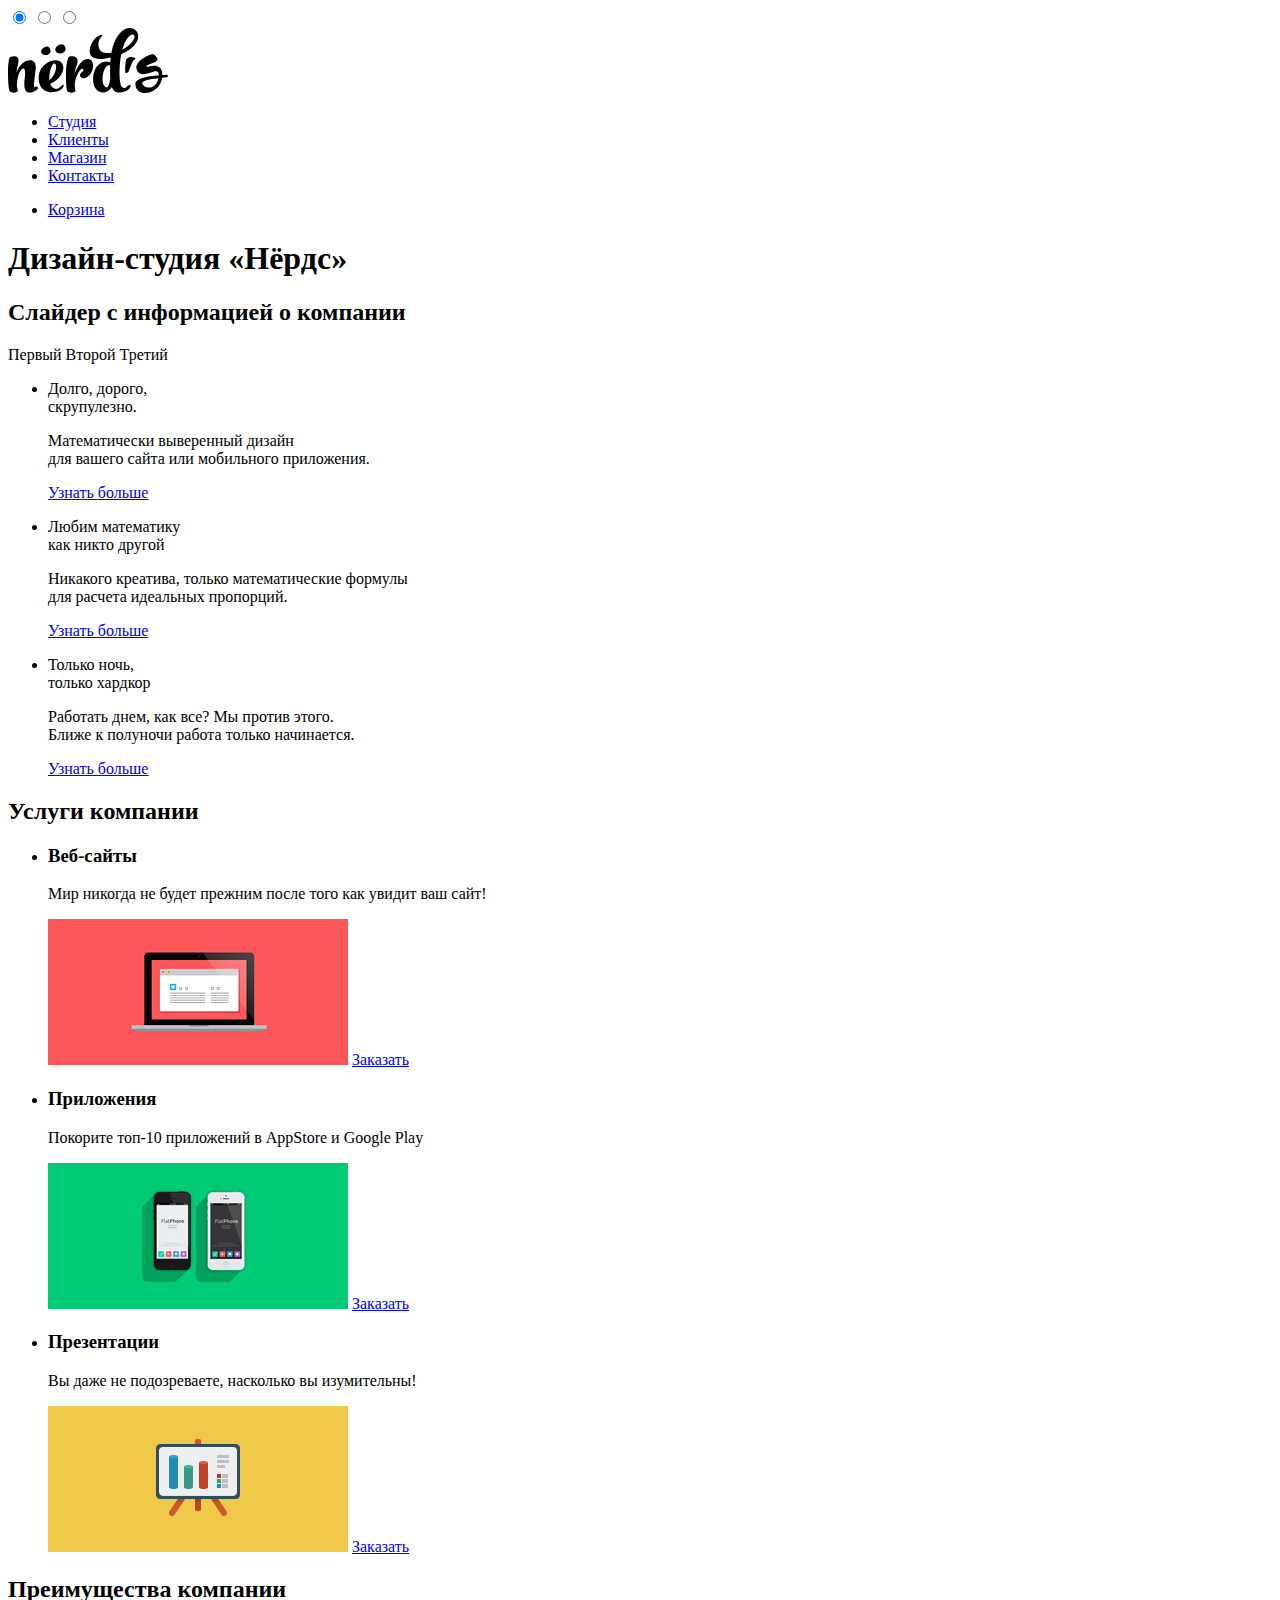
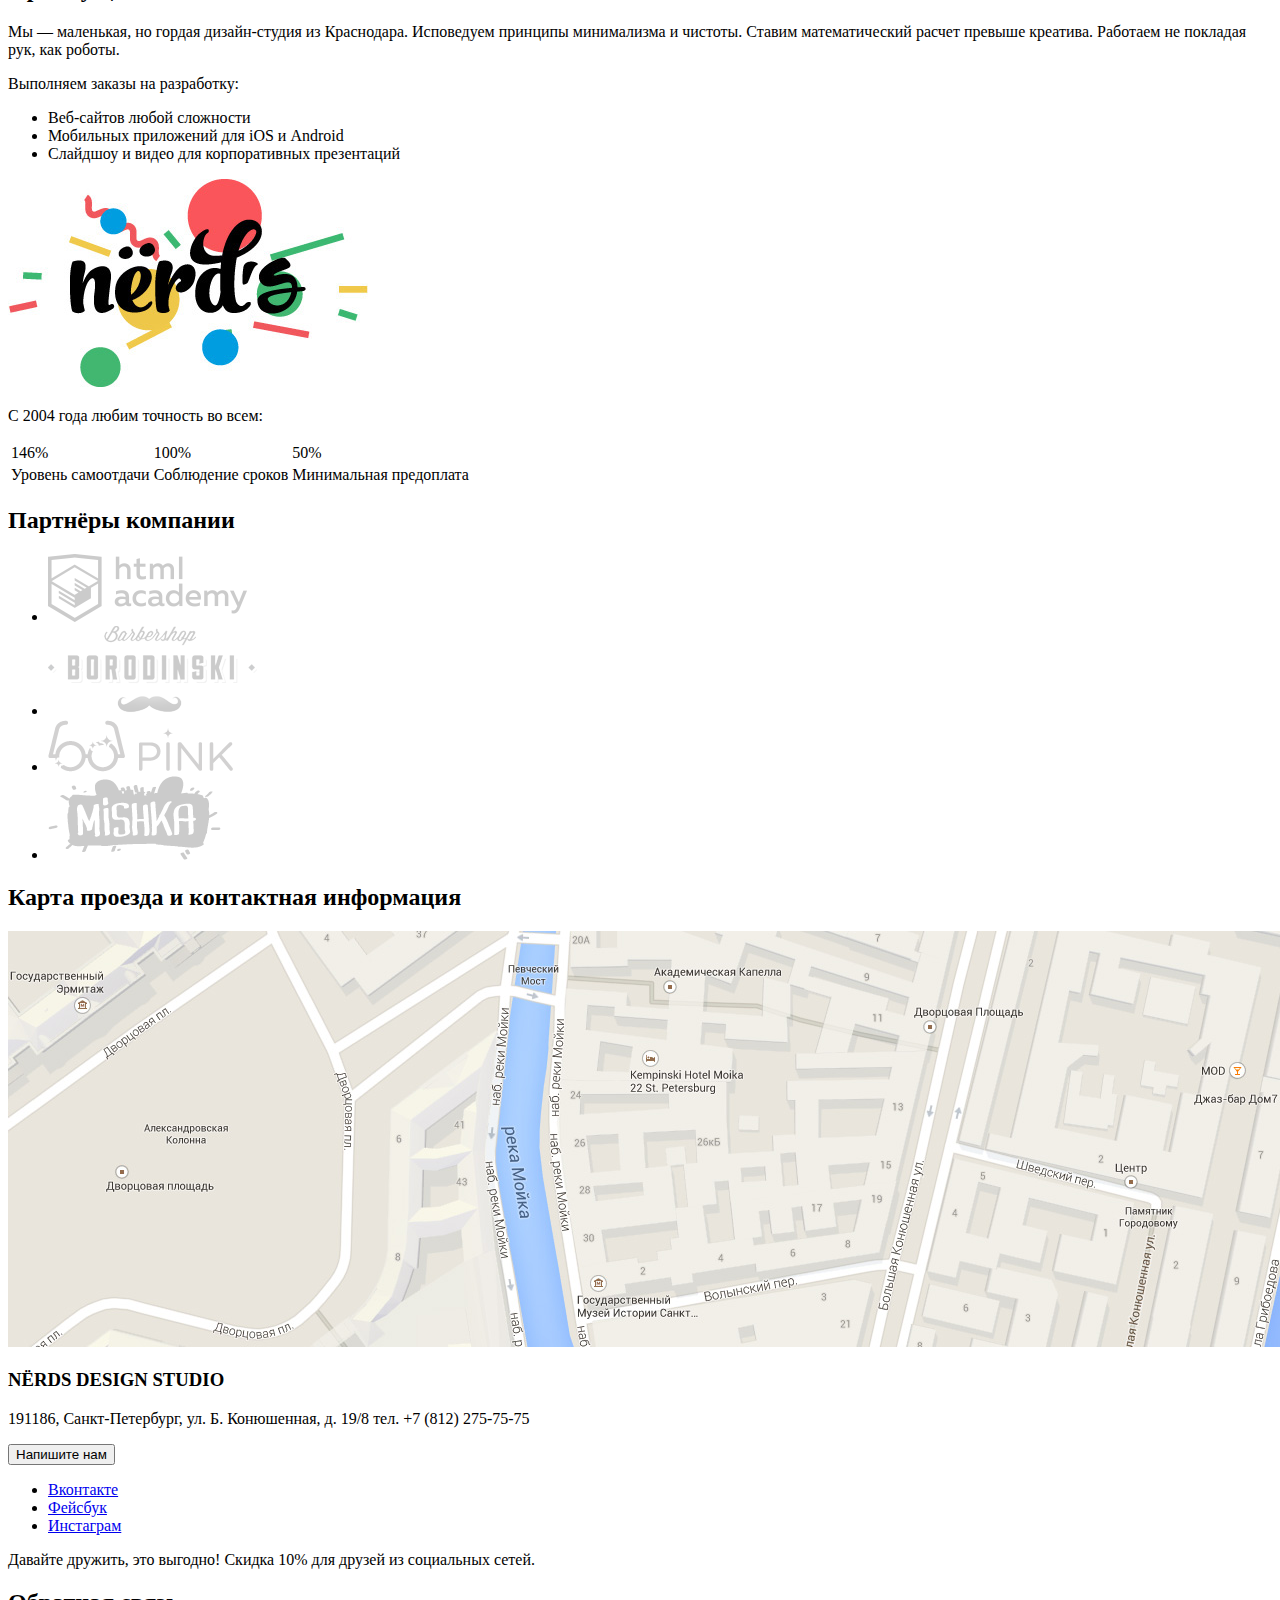
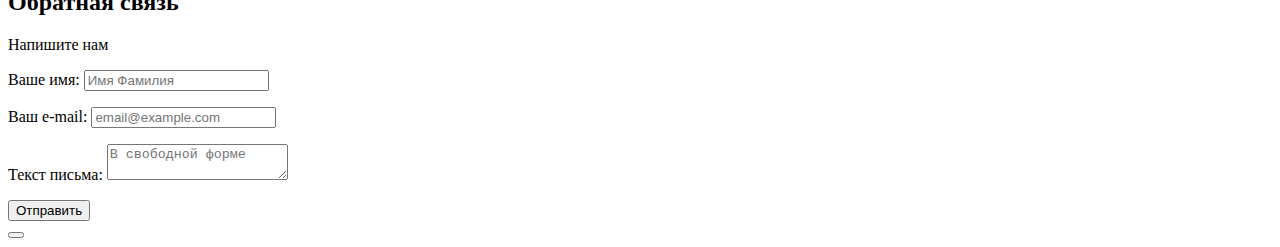
==== index.html @ 1a8cab14 "Сделали разметку и подключили контентные изображения" ====
<!DOCTYPE html>
<html lang="ru">
  <head>
    <meta charset="utf-8">
    <title>Дизайн-студия «Нёрдс»</title>
  </head>
  <body>
    <input class="visually-hidden" type="radio" id="slider-toggle-1" name="toggle" checked>
    <input class="visually-hidden" type="radio" id="slider-toggle-2" name="toggle">
    <input class="visually-hidden" type="radio" id="slider-toggle-3" name="toggle">
    <div class="grey-wrapper">
      <header class="site-header container">
        <nav class="site-navigation">
          <a class="site-logo"><img src="img/nerds-logo.svg" width="160" height="65" alt="Логотип дизайн-студии «Нёрдс»"></a>
          <ul class="site-menu">
              <li><a class="site-menu-item" href="#">Студия</a></li>
              <li><a class="site-menu-item" href="#">Клиенты</a></li>
              <li><a class="site-menu-item" href="catalog.html">Магазин</a></li>
              <li><a class="site-menu-item" href="#">Контакты</a></li>
          </ul>
          <ul class="user-menu">
            <li><a class="user-menu-item" href="#">Корзина</a></li>
          </ul>
        </nav>
      </header>
    </div>

    <main>
      <h1 class="visually-hidden">Дизайн-студия «Нёрдс»</h1>
      <div class="grey-wrapper">
        <section class="slider container">
          <h2 class="visually-hidden">Слайдер с информацией о компании</h2>
          <div class="slider-controls">
            <label for="slider-toggle-1">Первый</label>
            <label for="slider-toggle-2">Второй</label>
            <label for="slider-toggle-3">Третий</label>
          </div>
          <ul class="slider-list">
            <li class="slider-item slide" id="slide1">
              <p class="slide-title">
                Долго, дорого,<br>
                скрупулезно.
              </p>
              <p class="slide-description">
                Математически выверенный дизайн<br>
                для вашего сайта или мобильного приложения.
              </p>
              <a class="button slider-button" href="#">Узнать больше</a>
            </li>
            <li class="slider-item slide" id="slide2">
              <p class="slide-title">
                Любим математику<br>
                как никто другой
              </p>
              <p class="slide-description">
                Никакого креатива, только математические формулы<br>
                для расчета идеальных пропорций.
              </p>
              <a class="button slider-button" href="#">Узнать больше</a>
            </li>
            <li class="slider-item slide" id="slide3">
              <p class="slide-title">
                Только ночь,<br>
                только хардкор
              </p>
              <p class="slide-description">
                Работать днем, как все? Мы против этого.<br>
                Ближе к полуночи работа только начинается.
              </p>
              <a class="button slider-button" href="#">Узнать больше</a>
            </li>
          </ul>
        </section>
      </div>

      <section class="services container">
        <h2 class="visually-hidden">Услуги компании</h2>
        <ul class="services-list">
          <li class="services-item">
            <h3 class="services-item-title">Веб-сайты</h3>
            <p class="services-item-description">Мир никогда не будет прежним после того как увидит ваш сайт!</p>
            <img src="img/services-item-1.jpg" width="300" height="146" alt="Разработка веб-сайтов">
            <a class="button services-button" href="#">Заказать</a>
          </li>
          <li class="services-item">
            <h3 class="services-item-title">Приложения</h3>
            <p class="services-item-description">Покорите топ-10 приложений в AppStore и Google Play</p>
            <img src="img/services-item-2.jpg" width="300" height="146" alt="Разработка приложений">
            <a class="button services-button" href="#">Заказать</a>
          </li>
          <li class="services-item">
            <h3 class="services-item-title">Презентации</h3>
            <p class="services-item-description">Вы даже не подозреваете, насколько вы изумительны!</p>
            <img src="img/services-item-3.jpg" width="300" height="146" alt="Разработка презентаций">
            <a class="button services-button" href="#">Заказать</a>
          </li>
        </ul>
      </section>

      <section class="features container">
        <h2 class="visually-hidden">Преимущества компании</h2>
        <div class="features-description">
          <p class="features-promo"><span>Мы — маленькая, но гордая дизайн-студия из Краснодара.</span>
            Исповедуем принципы минимализма и чистоты. Ставим математический расчет превыше креатива. Работаем не покладая рук, как роботы.</p> 
          <p class="features-title">Выполняем заказы на разработку:</p>
            <ul class="features-list">
              <li class="features-list-item">Веб-сайтов любой сложности</li>
              <li class="features-list-item">Мобильных приложений для iOS и Android</li>
              <li class="features-list-item">Слайдшоу и видео для корпоративных презентаций</li>
            </ul>
        </div>
        <div class="features-statistic">
          <img src="img/nerds-picture.jpg" width="360" height="208" alt="Цветной логотип дизайн-студии «Нёрдс»">
          <p class="features-title">С 2004 года любим точность во всем:</p>
          <table class="features-statistic-table">
            <tr class="features-statistic-percents">
              <td>146%</td>
              <td>100%</td>
              <td>50%</td>
            </tr>
            <tr class="features-statistic-description">
              <td>Уровень самоотдачи</td>
              <td>Соблюдение сроков</td>
              <td>Минимальная предоплата</td>
            </tr>
          </table>
        </div>
      </section>

      <section class="partners container">
        <h2 class="visually-hidden">Партнёры компании</h2>
        <!-- Временные инлайновые стили прозрачности - потом перенести в css -->
        <ul class="partners-list">
          <li>
            <a class="partners-item" href="https://htmlacademy.ru/intensive/htmlcss">
              <img src="img/htmlacdemy-logo.png" width="199" height="68" style="opacity: 0.2;" alt="Логотип HTML Academy">
            </a>
          </li>
          <li>
            <a class="partners-item" href="#">
              <img src="img/borodinski-logo.png" width="209" height="90" style="opacity: 0.2;" alt="Логотип Барбершопа Бородинский">
            </a>
          </li>
          <li>
            <a class="partners-item" href="#">
              <img src="img/pink-logo.png" width="185" height="52" style="opacity: 0.2;" alt="Логотип Pink">
            </a>
          </li>
          <li>
            <a class="partners-item" href="#">
              <img src="img/mishka-logo.png" width="173" height="84" style="opacity: 0.2;" alt="Логотип Mishka">
            </a>
          </li>
        </ul>
      </section>

      <section class="contacts">
        <h2 class="visually-hidden">Карта проезда и контактная информация</h2>
        <img class="contacts-map" src="img/map.jpg" width="1440" height="416" alt="Офис по адресу ул. Большая Конюшенная 19/8, Санкт-Петербург">
        <div class="contacts-information">
          <h3 class="contacts-information-title">NЁRDS DESIGN STUDIO</h3>
          <p class="contacts-information-adress">191186, Санкт-Петербург, ул. Б. Конюшенная, д. 19/8
            <span>тел. +7 (812) 275-75-75</span>
          </p>
          <button class="button feedback-button" type="button">Напишите нам</button>
        </div>
      </section>

    </main>

    <footer class="site-footer container">
      <ul class="footer-social">
        <li><a class="social-button" href="#"><span class="visually-hidden">Вконтакте</span></a></li>
        <li><a class="social-button" href="#"><span class="visually-hidden">Фейсбук</span></a></li>
        <li><a class="social-button" href="#"><span class="visually-hidden">Инстаграм</span></a></li>
      </ul>
      <p class="footer-message"><span>Давайте дружить, это выгодно!</span>
        Скидка 10% для друзей из социальных сетей.
      </p>
    </footer>

    <section class="modal-feedback">
      <h2 class="visually-hidden">Обратная связь</h2>
      <p class="modal-feedback-message">Напишите нам</p>
      <form class="form" action="https://echo.htmlacademy.ru" method="post">
          <p>
            <label for="user-name">Ваше имя:</label>
            <input id="user-name" type="text" name="name" placeholder="Имя Фамилия">
          </p>
          <p>
            <label for="user-email">Ваш e-mail:</label>
            <input id="user-email" type="email" name="email" placeholder="email@example.com">
            </p>
          <p>
            <label for="user-message">Текст письма:</label>
            <textarea id="user-message" name="message" placeholder="В свободной форме"></textarea>
          </p>
          <button class="button feedback-form-button" type="submit">Отправить</button>
        </form>
        <button aria-label="Закрыть" class="modal-close" type="button"></button>
      </section>

  </body>
</html>
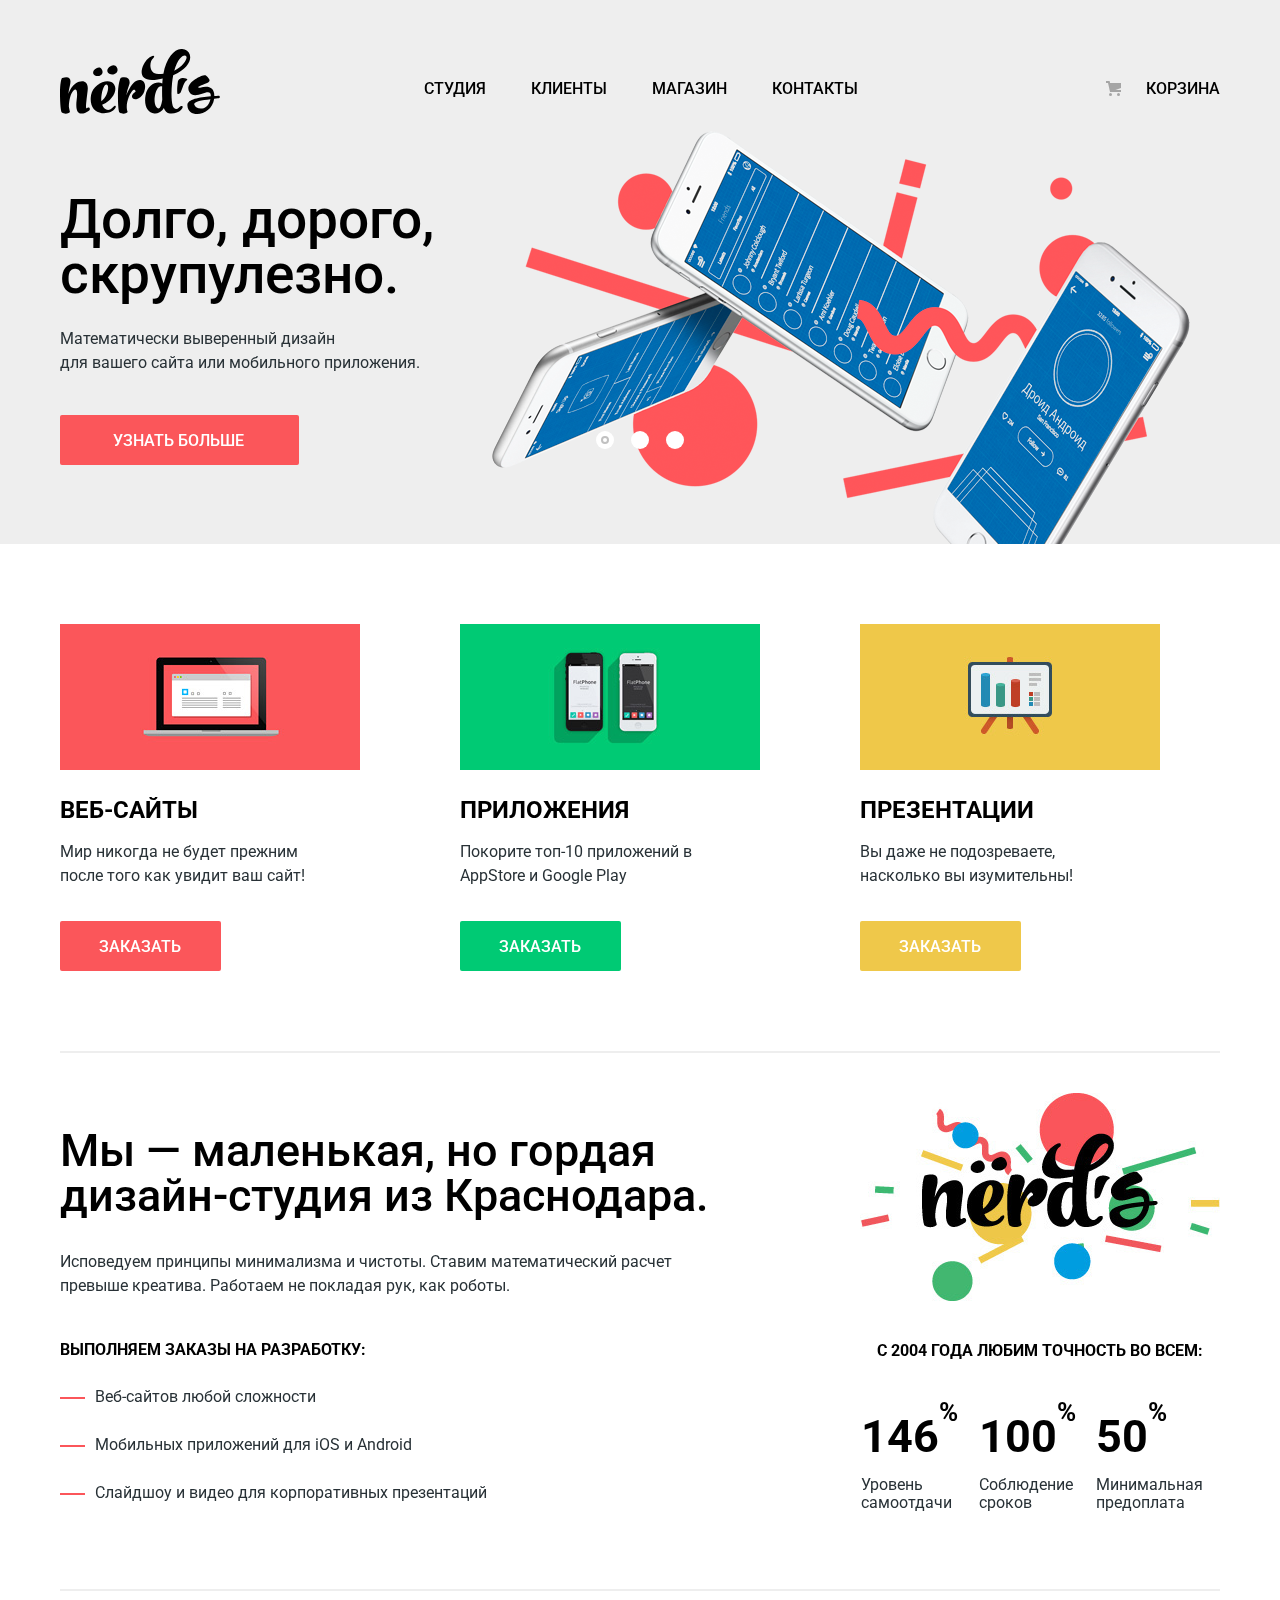
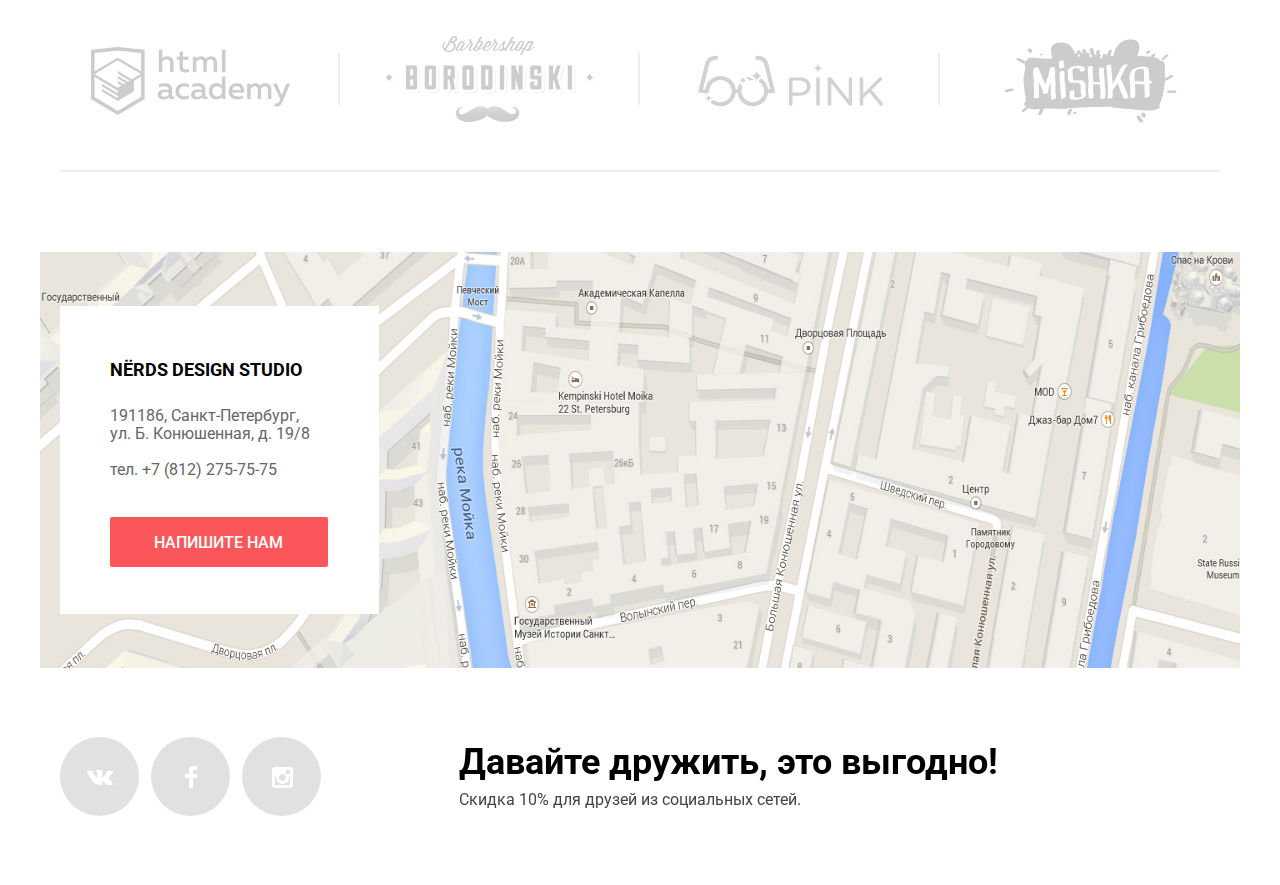
==== commit 0895047e: "Скорректировали карту" ====
--- a/index.html
+++ b/index.html
@@ -3,11 +3,11 @@
   <head>
     <meta charset="utf-8">
     <title>Дизайн-студия «Нёрдс»</title>
+    <link href="https://fonts.googleapis.com/css?family=Roboto:400,500,700&display=swap&subset=cyrillic" rel="stylesheet">
+    <link href="css/normalize.css" rel="stylesheet">
+    <link href="css/style.css" rel="stylesheet">
   </head>
   <body>
-    <input class="visually-hidden" type="radio" id="slider-toggle-1" name="toggle" checked>
-    <input class="visually-hidden" type="radio" id="slider-toggle-2" name="toggle">
-    <input class="visually-hidden" type="radio" id="slider-toggle-3" name="toggle">
     <div class="grey-wrapper">
       <header class="site-header container">
         <nav class="site-navigation">
@@ -30,13 +30,16 @@
       <div class="grey-wrapper">
         <section class="slider container">
           <h2 class="visually-hidden">Слайдер с информацией о компании</h2>
+          <input class="visually-hidden" type="radio" id="slider-toggle-1" name="toggle" checked>
+          <input class="visually-hidden" type="radio" id="slider-toggle-2" name="toggle">
+          <input class="visually-hidden" type="radio" id="slider-toggle-3" name="toggle">
           <div class="slider-controls">
             <label for="slider-toggle-1">Первый</label>
             <label for="slider-toggle-2">Второй</label>
             <label for="slider-toggle-3">Третий</label>
           </div>
           <ul class="slider-list">
-            <li class="slider-item slide" id="slide1">
+            <li class="slider-item1 slide" id="slide1">
               <p class="slide-title">
                 Долго, дорого,<br>
                 скрупулезно.
@@ -47,7 +50,7 @@
               </p>
               <a class="button slider-button" href="#">Узнать больше</a>
             </li>
-            <li class="slider-item slide" id="slide2">
+            <li class="slider-item2 slide" id="slide2">
               <p class="slide-title">
                 Любим математику<br>
                 как никто другой
@@ -58,7 +61,7 @@
               </p>
               <a class="button slider-button" href="#">Узнать больше</a>
             </li>
-            <li class="slider-item slide" id="slide3">
+            <li class="slider-item3 slide" id="slide3">
               <p class="slide-title">
                 Только ночь,<br>
                 только хардкор
@@ -76,23 +79,20 @@
       <section class="services container">
         <h2 class="visually-hidden">Услуги компании</h2>
         <ul class="services-list">
-          <li class="services-item">
+          <li class="services-item services-item-red">
             <h3 class="services-item-title">Веб-сайты</h3>
             <p class="services-item-description">Мир никогда не будет прежним после того как увидит ваш сайт!</p>
-            <img src="img/services-item-1.jpg" width="300" height="146" alt="Разработка веб-сайтов">
-            <a class="button services-button" href="#">Заказать</a>
-          </li>
-          <li class="services-item">
+            <a class="button services-button services-button-red" href="#">Заказать</a>
+          </li>
+          <li class="services-item services-item-green">
             <h3 class="services-item-title">Приложения</h3>
             <p class="services-item-description">Покорите топ-10 приложений в AppStore и Google Play</p>
-            <img src="img/services-item-2.jpg" width="300" height="146" alt="Разработка приложений">
-            <a class="button services-button" href="#">Заказать</a>
-          </li>
-          <li class="services-item">
+            <a class="button services-button services-button-green" href="#">Заказать</a>
+          </li>
+          <li class="services-item services-item-yellow">
             <h3 class="services-item-title">Презентации</h3>
             <p class="services-item-description">Вы даже не подозреваете, насколько вы изумительны!</p>
-            <img src="img/services-item-3.jpg" width="300" height="146" alt="Разработка презентаций">
-            <a class="button services-button" href="#">Заказать</a>
+            <a class="button services-button services-button-yellow" href="#">Заказать</a>
           </li>
         </ul>
       </section>
@@ -100,8 +100,8 @@
       <section class="features container">
         <h2 class="visually-hidden">Преимущества компании</h2>
         <div class="features-description">
-          <p class="features-promo"><span>Мы — маленькая, но гордая дизайн-студия из Краснодара.</span>
-            Исповедуем принципы минимализма и чистоты. Ставим математический расчет превыше креатива. Работаем не покладая рук, как роботы.</p> 
+          <p class="features-heading">Мы — маленькая, но гордая дизайн-студия из Краснодара.</p>
+          <p class="features-about">Исповедуем принципы минимализма и чистоты. Ставим математический расчет превыше креатива. Работаем не покладая рук, как роботы.</p> 
           <p class="features-title">Выполняем заказы на разработку:</p>
             <ul class="features-list">
               <li class="features-list-item">Веб-сайтов любой сложности</li>
@@ -110,13 +110,13 @@
             </ul>
         </div>
         <div class="features-statistic">
-          <img src="img/nerds-picture.jpg" width="360" height="208" alt="Цветной логотип дизайн-студии «Нёрдс»">
+          <img class="features-logo" src="img/nerds-picture.jpg" width="360" height="208" alt="Цветной логотип дизайн-студии «Нёрдс»">
           <p class="features-title">С 2004 года любим точность во всем:</p>
           <table class="features-statistic-table">
             <tr class="features-statistic-percents">
-              <td>146%</td>
-              <td>100%</td>
-              <td>50%</td>
+              <td>146<sup>%</sup></td>
+              <td>100<sup>%</sup></td>
+              <td>50<sup>%</sup></td>
             </tr>
             <tr class="features-statistic-description">
               <td>Уровень самоотдачи</td>
@@ -129,26 +129,25 @@
 
       <section class="partners container">
         <h2 class="visually-hidden">Партнёры компании</h2>
-        <!-- Временные инлайновые стили прозрачности - потом перенести в css -->
         <ul class="partners-list">
-          <li>
-            <a class="partners-item" href="https://htmlacademy.ru/intensive/htmlcss">
-              <img src="img/htmlacdemy-logo.png" width="199" height="68" style="opacity: 0.2;" alt="Логотип HTML Academy">
-            </a>
-          </li>
-          <li>
-            <a class="partners-item" href="#">
-              <img src="img/borodinski-logo.png" width="209" height="90" style="opacity: 0.2;" alt="Логотип Барбершопа Бородинский">
-            </a>
-          </li>
-          <li>
-            <a class="partners-item" href="#">
-              <img src="img/pink-logo.png" width="185" height="52" style="opacity: 0.2;" alt="Логотип Pink">
-            </a>
-          </li>
-          <li>
-            <a class="partners-item" href="#">
-              <img src="img/mishka-logo.png" width="173" height="84" style="opacity: 0.2;" alt="Логотип Mishka">
+          <li class="partners-item" >
+            <a href="https://htmlacademy.ru/intensive/htmlcss">
+              <img class="partners-item-logo" src="img/htmlacdemy-logo.png" width="199" height="68" alt="Логотип HTML Academy">
+            </a>
+          </li>
+          <li class="partners-item">
+            <a href="#">
+              <img class="partners-item-logo" src="img/borodinski-logo.png" width="209" height="90" alt="Логотип Барбершопа Бородинский">
+            </a>
+          </li>
+          <li class="partners-item">
+            <a href="#">
+              <img class="partners-item-logo" src="img/pink-logo.png" width="185" height="52" alt="Логотип Pink">
+            </a>
+          </li>
+          <li class="partners-item">
+            <a href="#">
+              <img class="partners-item-logo" src="img/mishka-logo.png" width="173" height="84" alt="Логотип Mishka">
             </a>
           </li>
         </ul>
@@ -156,13 +155,13 @@
 
       <section class="contacts">
         <h2 class="visually-hidden">Карта проезда и контактная информация</h2>
-        <img class="contacts-map" src="img/map.jpg" width="1440" height="416" alt="Офис по адресу ул. Большая Конюшенная 19/8, Санкт-Петербург">
+        <iframe src="https://www.google.com/maps/embed?pb=!1m18!1m12!1m3!1d1998.6037872533268!2d30.320858716160497!3d59.938716481876156!2m3!1f0!2f0!3f0!3m2!1i1024!2i768!4f13.1!3m3!1m2!1s0x4696310fca145cc1%3A0x42b32648d8238007!2z0JHQvtC70YzRiNCw0Y8g0JrQvtC90Y7RiNC10L3QvdCw0Y8g0YPQuy4sIDE5LzgsINCh0LDQvdC60YIt0J_QtdGC0LXRgNCx0YPRgNCzLCAxOTExODY!5e0!3m2!1sru!2sru!4v1584404409516!5m2!1sru!2sru" width="1200" height="416" allowfullscreen=""></iframe>
+        <img class="contacts-map" src="img/map.jpg" width="1200" height="416" alt="Офис по адресу ул. Большая Конюшенная 19/8, Санкт-Петербург">
         <div class="contacts-information">
-          <h3 class="contacts-information-title">NЁRDS DESIGN STUDIO</h3>
-          <p class="contacts-information-adress">191186, Санкт-Петербург, ул. Б. Конюшенная, д. 19/8
-            <span>тел. +7 (812) 275-75-75</span>
-          </p>
-          <button class="button feedback-button" type="button">Напишите нам</button>
+          <h3 class="contacts-information-title">Nёrds Design Studio</h3>
+          <p class="contacts-information-adress">191186, Санкт-Петербург, ул. Б. Конюшенная, д. 19/8</p>
+          <p class="contacts-information-phone">тел. <a href="tel:+78122757575">+7 (812) 275-75-75</a></p>
+          <a class="button feedback-button" href="writeus.html">Напишите нам</a>
         </div>
       </section>
 
@@ -170,19 +169,20 @@
 
     <footer class="site-footer container">
       <ul class="footer-social">
-        <li><a class="social-button" href="#"><span class="visually-hidden">Вконтакте</span></a></li>
-        <li><a class="social-button" href="#"><span class="visually-hidden">Фейсбук</span></a></li>
-        <li><a class="social-button" href="#"><span class="visually-hidden">Инстаграм</span></a></li>
+        <li><a class="social-button social-vkontakte" href="#"><span class="visually-hidden">Вконтакте</span></a></li>
+        <li><a class="social-button social-facebook" href="#"><span class="visually-hidden">Фейсбук</span></a></li>
+        <li><a class="social-button social-instagram" href="#"><span class="visually-hidden">Инстаграм</span></a></li>
       </ul>
-      <p class="footer-message"><span>Давайте дружить, это выгодно!</span>
-        Скидка 10% для друзей из социальных сетей.
-      </p>
+      <div class="footer-message">
+        <p class="footer-message-title">Давайте дружить, это выгодно!</p>
+        <span class="footer-message-text">Скидка 10% для друзей из социальных сетей.</span>
+      </div>
     </footer>
 
     <section class="modal-feedback">
       <h2 class="visually-hidden">Обратная связь</h2>
       <p class="modal-feedback-message">Напишите нам</p>
-      <form class="form" action="https://echo.htmlacademy.ru" method="post">
+      <form class="feedback-form" action="https://echo.htmlacademy.ru" method="post">
           <p>
             <label for="user-name">Ваше имя:</label>
             <input id="user-name" type="text" name="name" placeholder="Имя Фамилия">
@@ -199,6 +199,6 @@
         </form>
         <button aria-label="Закрыть" class="modal-close" type="button"></button>
       </section>
-
+    <script src="js/script.js"></script>
   </body>
 </html>
--- a/css/style.css
+++ b/css/style.css
@@ -0,0 +1,1472 @@
+/* Общие стили */
+
+body {
+  margin: 0;
+  padding: 0;
+  font-family: "Roboto", Arial, sans-serif;
+  font-size: 16px;
+  line-height: 24px;
+  color: #283136;
+  background-color: #ffffff;
+}
+
+/* Скрытые элементы */
+
+.visually-hidden:not(:focus):not(:active),
+input[type="checkbox"].visually-hidden,
+input[type="radio"].visually-hidden {
+  position: absolute;
+  width: 1px;
+  height: 1px;
+  margin: -1px;
+  border: 0;
+  padding: 0;
+  clip: rect(0 0 0 0);
+  overflow: hidden;
+  }
+
+/* Ссылки и кнопки */
+
+a {
+  text-decoration: none;
+}
+
+.button {
+  display: inline-block;
+  font: inherit;
+  line-height: 18px;
+  font-weight: 500;
+  text-align: center;
+  vertical-align: top;
+  text-transform: uppercase;
+  color: #ffffff;
+  border: none;
+  border-radius: 2px;
+  cursor: pointer;
+}
+
+.button:active {
+  color: rgba(255, 255, 255, 0.3);
+  box-shadow: inset 0px 3px 0 0 rgba(0, 1, 1, 0.1);
+}
+
+/* Цветная обёртка */
+
+.grey-wrapper {
+  background-color: #eeeeee;
+}
+
+/* Центровщик */
+
+.container {
+  width: 1160px;
+  margin: 0 auto;
+}
+
+/* Хедер */
+
+.site-header {
+  padding-top: 49px;
+}
+
+.site-logo {
+  width: 160px;
+  height: 65px;
+}
+
+.site-logo-link:hover,
+.site-logo-link:focus {
+  opacity: 0.8;
+}
+
+.site-logo-link:active {
+  opacity: 0.3;
+}
+
+.site-navigation {
+  display: flex;
+  justify-content: space-between;
+}
+
+.site-menu,
+.user-menu {
+  display: flex;
+  flex-wrap: wrap;
+  margin: 0;
+  margin-top: 25px;
+  padding: 0;
+  list-style: none;
+}
+
+.site-menu-item,
+.user-menu-item {
+  padding-bottom: 9px;
+  font-weight: 500;
+  line-height: 30px;
+  text-transform: uppercase;
+  color: #000000
+}
+
+.site-menu-item {
+  margin-right: 45px;
+}
+
+.site-menu-current {
+  border-bottom: 2px solid #fb565a;
+}
+
+.user-menu-item {
+  position: relative;
+  padding-left: 40px;
+}
+
+.user-menu-item::before {
+  position: absolute;
+  content: "";
+  top: 2px;
+  left: 0;
+  width: 15px;
+  height: 15px;
+  background-image: url("../img/basket-icon.svg");
+  background-position: center;
+  background-repeat: no-repeat;
+  opacity: 0.3;
+}
+
+.site-menu-item:hover,
+.site-menu-item:focus,
+.user-menu-item:hover,
+.user-menu-item:focus {
+  color: #fb565a;
+}
+
+.site-menu-item:active,
+.user-menu-item:active {
+  color: rgba(0, 0, 0, 0.3);
+}
+
+/* Слайдер */
+
+.slider {
+  position: relative;
+  margin-bottom: 80px;
+}
+
+.slider-controls {
+  position: absolute;
+  bottom: 89px;
+  left: 536px;
+  font-size: 0;
+}
+
+.slider-controls label {
+  display: inline-block;
+  position: relative;
+  width: 18px;
+  height: 18px;
+  margin-right: 17px;
+  vertical-align: top;
+  background-color: #ffffff;
+  border: none;
+  border-radius: 50%;
+  cursor: pointer;
+}
+
+.slider-list {
+  margin: 0;
+  padding: 0;
+  list-style: none;
+}
+
+.slide {
+  display: none;
+  min-height: 352px;
+  padding-top: 78px;
+  background-position: right bottom;
+  background-repeat: no-repeat;
+}
+
+.slide-title {
+  margin: 0;
+  margin-bottom: 25px;
+  padding: 0;
+  font-size: 55px;
+  line-height: 55px;
+  font-weight: 500;
+  color: #000000;
+}
+
+.slide-description {
+  margin: 0;
+  margin-bottom: 40px;
+  padding: 0;
+}
+
+.slider-button {
+  padding-left: 53px;
+  padding-right: 55px;
+  padding-top: 17px;
+  padding-bottom: 15px;
+  background-color: #fb565a;
+  
+}
+
+.slider-button:hover,
+.slider-button:focus {
+  background-color: #e74246;
+}
+
+.slider-button:active {
+  background-color: #d7373b;   
+}
+
+.slider-item1 {
+  background-image: url("../img/slide-1.png");  
+  background-position: right 30px bottom;
+}
+
+.slider-item2 {
+  background-image: url("../img/slide-2.png");  
+}
+
+.slider-item3 {
+  background-image: url("../img/slide-3.png");  
+}
+
+#slider-toggle-1:checked ~ .slider-list #slide1,
+#slider-toggle-2:checked ~ .slider-list #slide2,
+#slider-toggle-3:checked ~ .slider-list #slide3 {
+  display: block;
+}
+
+#slider-toggle-1:checked ~ .slider-controls label[for="slider-toggle-1"]::after,
+#slider-toggle-2:checked ~ .slider-controls label[for="slider-toggle-2"]::after,
+#slider-toggle-3:checked ~ .slider-controls label[for="slider-toggle-3"]::after {
+  content: "";
+  position: absolute;
+
+  top: 5px;
+  left: 5px;
+  box-sizing: border-box;
+  width: 8px;
+  height: 8px;
+  background-color: transparent;
+  border: 2px solid #c1c1c1;
+  border-radius: 50%;
+}
+
+/* Услуги */
+
+.services {
+  margin-bottom: 40px;
+  border-bottom: 2px solid #eeeeee;
+}
+
+.services-list {
+  display: flex;
+  flex-wrap: wrap;
+  margin: 0;
+  padding: 0;
+  list-style: none;
+}
+
+.services-item {
+  width: 300px;
+  margin-right: 100px;
+  margin-bottom: 80px;
+
+  
+}
+
+.services-item:nth-child(3n) {
+  margin-right: 0;
+}
+
+.services-item::before {
+  content: "";
+  display: block;
+  width: 300px;
+  height: 146px;
+  background-position: center;
+  background-repeat: no-repeat;
+}
+
+.services-item-red::before {
+  background-color: #fb565a;
+  background-image: url("../img/services-item-1.jpg");
+}
+
+.services-item-green::before {
+  background-color: #00ca74;
+  background-image: url("../img/services-item-2.jpg");
+}
+
+.services-item-yellow::before {
+  background-color: #efc84a;
+  background-image: url("../img/services-item-3.jpg");
+}
+
+.services-item-title {
+  margin: 0;
+  margin-top: 25px;
+  padding: 0;
+  font-size: 24px;
+  line-height: 30px;
+  font-weight: 700;
+  text-transform: uppercase;
+  color: #000000;
+}
+
+.services-item-description {
+  margin: 0;
+  margin-top: 15px;
+  margin-right: 30px;
+  padding: 0;
+}
+
+.services-button {
+  margin-top: 33px;
+  padding-left: 39px;
+  padding-right: 40px;
+  padding-top: 17px;
+  padding-bottom: 15px;
+}
+
+.services-button-red {
+  background-color: #fb565a;
+}
+
+.services-button-red:hover,
+.services-button-red:focus {
+  background-color: #e74246;
+}
+
+.services-button-red:active {
+  background-color: #d7373b;
+}
+
+.services-button-green {
+  background-color: #00ca74;
+}
+
+.services-button-green:hover,
+.services-button-green:focus {
+  background-color: #00bc6c;
+}
+
+.services-button-green:active {
+  background-color: #00aa62;
+}
+
+.services-button-yellow {
+  background-color: #efc84a;
+}
+
+.services-button-yellow:hover,
+.services-button-yellow:focus {
+  background-color: #eab534;
+}
+
+.services-button-yellow:active {
+  background-color: #e5a722;
+}
+
+/* Преимущества */
+
+.features {
+  display: flex;
+  padding-bottom: 44px;
+  border-bottom: 2px solid #eeeeee;
+}
+
+.features-description {
+  margin-right: 140px;
+  padding-top: 35px;
+}
+
+.features-heading {
+  margin: 0;
+  margin-bottom: 32px;
+  padding: 0;
+  font-size: 45px;
+  line-height: 45px;
+  font-weight: 500;
+  color: #000000;
+}
+
+.features-about {
+  margin-bottom: 40px;
+}
+
+.features-title {
+  font-weight: 700;
+  text-transform: uppercase;
+  color: #000000;
+}
+
+.features-list {
+  margin: 0;
+  margin-top: 23px;
+  padding: 0;
+  list-style: none;
+}
+
+.features-list-item {
+  position: relative;
+  padding-left: 35px;
+  margin-bottom: 24px;
+}
+
+.features-list-item::before {
+  content: "";
+  position: absolute;
+  top: 12px;
+  left: 0;
+  width: 25px;
+  height: 2px;
+  background-color: #fb565a;
+}
+
+.features-statistic {
+  text-align: center;
+}
+
+.features-logo {
+  width: 360px;
+  height: 208px;
+  margin-bottom: 15px;
+}
+
+.features-statistic-table {
+  margin-top: 26px;
+  border-collapse: separate;
+  border-spacing: 0px 32px;
+  border: none;
+  text-align: left;
+}
+
+.features-statistic-percents td {
+  padding-right: 12px;
+  font-size: 45px;
+  line-height: 10px;
+  font-weight: 700;
+  color: #000000;
+}
+
+.features-statistic-percents sup {
+  position: relative;
+  top: -15px;
+  font-size: 26px;
+}
+
+.features-statistic-description td {
+  line-height: 18px;
+}
+
+/* Партнёры */
+
+.partners {
+  padding-top: 47px;
+  padding-bottom: 42px;
+  margin-bottom: 80px;
+  border-bottom: 2px solid #eeeeee;
+}
+
+.partners-list {
+  display: flex;
+  justify-content: center;
+  align-items: center;
+  flex-wrap: wrap;
+  margin: 0;
+  padding: 0;
+  list-style: none;
+}
+
+.partners-item {
+  position: relative;
+  width: 260px;
+  margin-right: 40px;
+  text-align: center;
+  line-height: 90px;
+}
+
+.partners-item:nth-child(4n) {
+  margin-right: 0;
+}
+
+.partners-item::after {
+  content: "";
+  position: absolute;
+  top: 15px;
+  right: -20px;
+  width: 2px;
+  height: 52px;
+  background-color: #eeeeee;
+}
+
+.partners-item:nth-child(4n)::after {
+  display: none;
+}
+
+.partners-item-logo {
+  display: inline-block;
+  margin-top: -5px;
+  vertical-align: middle;
+  opacity: 0.2;
+}
+
+.partners-item-logo:hover,
+.partners-item-logo:focus {
+  opacity: 1;
+}
+
+.partners-item-logo:active {
+  opacity: 0.1;
+}
+
+/* Заголовок второстепенной страницы */
+
+.page-title {
+  margin: 0;
+  margin-bottom: 55px;
+  padding: 0;
+  padding-top: 77px;
+  padding-bottom: 109px;
+  font-size: 55px;
+  line-height: 55px;
+  font-weight: 500;
+  text-align: center;
+  color: #000000;
+}
+
+/* Колонки */
+
+.page-columns {
+  display: flex;
+  align-items: flex-start;
+}
+
+/* Фильтр */
+
+.filter {
+  width: 260px;
+  margin-right: 140px;
+}
+
+.filter-form label {
+  position: relative;
+  user-select: none;
+  cursor: pointer;
+} 
+
+.filter-item {
+  margin: 0;
+  padding: 0;
+  border: none;
+}
+
+.filter-item legend {
+  font-size: 18px;
+  line-height: 30px;
+  font-weight: 700;
+  text-transform: uppercase;
+  
+  color: #000000;
+}
+
+.filter-item-price {
+  margin-bottom: 52px;
+}
+
+.filter-price {
+  width: 260px;
+  margin-top: 49px;
+}
+
+.filter-range-controls {
+  position: relative;
+  min-height: 41px;
+  margin-bottom: 14px;
+  padding-top: 39px;
+  padding-right: 20px;
+  padding-left: 20px;
+  background-color: #eeeeee;
+  border-radius: 2px;
+}
+
+.filter-range-scale {
+  height: 2px;
+  background-color: #d7dcde;
+}
+
+.filter-range-bar {
+  width: 152px;
+  height: 2px;
+  background: #00ca74;
+}
+
+.filter-range-toggle {
+  position: absolute;
+  top: 30px;
+  left: 0;
+
+  width: 4px;
+  height: 4px;
+  padding: 0;
+
+  border: 8px solid #ffffff;
+  background-color: #ababab;
+  box-shadow: 0 2px 1px 0 #cfcfcf;
+  border-radius: 50%;
+  cursor: pointer;
+}
+
+.filter-range-toggle-min {
+  left: 18px;
+}
+
+.filter-range-toggle-max {
+  left: 160px;
+}
+
+.filter-price-controls {
+  display: flex;
+  justify-content: space-between;
+}
+
+.filter-price-controls label {
+  display: inline-block;
+  vertical-align: middle;
+  text-transform: uppercase;
+}
+
+.filter-price-controls input {
+  width: 60px;
+  margin-left: 7px;
+  padding-top: 7px;
+  padding-right: 10px;
+  padding-bottom: 9px;
+  padding-left: 10px;
+  font: inherit;
+  line-height: 22px;
+  text-align: center;
+  -moz-appearance: textfield;
+  background-color: #eeeeee;
+  border: none;
+  border-radius: 2px;
+}
+
+.filter-price-controls input::-webkit-outer-spin-button,
+.filter-price-controls input::-webkit-inner-spin-button {
+  -webkit-appearance: none;
+}
+
+.filter-grid,
+.filter-specials {
+  margin: 0;
+  padding: 0;
+  list-style: none;
+}
+
+.filter-item-grid {
+  margin-bottom: 42px;
+  }
+
+.filter-grid-item {
+  position: relative;
+  margin-top: 13px;
+  padding-left: 36px;
+  padding-top: 1px;
+  padding-bottom: 2px;
+}
+
+.filter-grid-radio + label::before {
+  content: "";
+  position: absolute;
+  top: -1px;
+  left: -35px;
+  box-sizing: border-box;
+  width: 25px;
+  height: 25px;
+  border: 4px solid rgba(77, 77, 77, 0.4);
+  border-radius: 50%;
+}
+
+.filter-grid-radio:checked + label::after {
+  content: "";
+  position: absolute;
+  top: 7px;
+  left: -27px;
+  width: 9px;
+  height: 9px;
+  background-color: rgba(77, 77, 77, 0.4);
+  border-radius: 50%;
+}
+
+.filter-grid-radio:hover + label::before,
+.filter-grid-radio:focus + label::before {
+  border-color: #4d4d4d;
+}
+
+.filter-grid-radio:checked:hover + label::after,
+.filter-grid-radio:checked:focus + label::after {
+  background-color: #4d4d4d;
+}
+
+.filter-grid-radio:disabled + label::before {
+  border-color: rgba(77, 77, 77, 0.1);
+  cursor: default;
+}
+
+.filter-grid-radio:checked:disabled + label::after {
+  background-color: rgba(77, 77, 77, 0.1);
+  cursor: default;
+}
+
+.filter-item-specials {
+  margin-bottom: 45px;
+}
+
+.filter-specials-item {
+  position: relative;
+  margin-top: 13px;
+  padding-bottom: 3px;
+  padding-left: 36px;
+}
+
+.filter-specials-checkbox + label::before {
+  content: "";
+  position: absolute;
+  top: 0px;
+  left: -35px;
+  width: 23px;
+  height: 23px;
+  background-image: url("../img/checkbox-off.svg");
+  background-position: center;
+  background-repeat: no-repeat;
+  opacity: 0.4;
+}
+
+.filter-specials-checkbox:checked + label::before {
+  display: none;
+}
+
+.filter-specials-checkbox:checked + label::after {
+  content: "";
+  position: absolute;
+  top: 0px;
+  left: -35px;
+  width: 27px;
+  height: 23px;
+  background-image: url("../img/checkbox-on.svg");
+  background-position: center;
+  background-repeat: no-repeat;
+  opacity: 0.4;
+}
+
+.filter-specials-checkbox:hover + label::before,
+.filter-specials-checkbox:focus + label::before,
+.filter-specials-checkbox:checked:hover + label::after,
+.filter-specials-checkbox:checked:focus + label::after {
+  opacity: 1;
+}
+
+.filter-specials-checkbox:disabled + label::before,
+.filter-specials-checkbox:checked:disabled + label::after {
+  opacity: 0.1;
+  cursor: default;
+}
+
+.filter-grid-radio:disabled ~ label,
+.filter-specials-checkbox:disabled ~ label  {
+  color: rgba(40, 49, 54, 0.3);
+  cursor: default;
+}
+
+.filter-button {
+  padding-left: 89px;
+  padding-right: 88px;
+  padding-top: 17px;
+  padding-bottom: 15px;
+  
+  color: #000000;
+  background-color: #eeeeee;
+}
+
+.filter-button:hover,
+.filter-button:focus {
+  background-color: #dfdfdf;
+}
+
+.filter-button:active {
+  color: rgba(0, 0, 0, 0.3);
+  background-color: #d5d5d5;
+}
+
+/*  Сортировка */
+
+.sorting {
+  display: flex;
+  margin-bottom: 54px;
+}
+
+.sorting-title {
+  flex-grow: 1;
+  margin: 0;
+  padding: 0;
+  font-size: 18px;
+  font-weight: 700;
+  text-transform: uppercase;
+  
+  color: #000000;
+}
+
+.sorting-list {
+  display: flex;
+  justify-content: flex-end;
+  margin: 0;
+  padding: 0;
+  list-style: none;
+}
+
+.sorting-item {
+  margin-right: 26px;
+  font-size: 14px;
+  text-transform: uppercase;
+  color: rgba(0, 0, 0, 0.3);
+  cursor: pointer;
+}
+
+.sorting-item:hover,
+.sorting-item:focus {
+  color: rgba(0, 0, 0, 0.6);
+}
+
+.sorting-item-active,
+.sorting-item:active {
+  color: #000000;
+}
+
+.sorting-toggles {
+  display: flex;
+  margin: 0;
+  padding: 0;
+  list-style: none;
+}
+
+.sorting-toggle {
+  margin-left: 20px;
+  opacity: 0.2;
+  cursor: pointer;
+}
+
+.sorting-toggle-active,
+.sorting-toggle:hover,
+.sorting-toggle:focus {
+  opacity: 1;
+} 
+
+.sorting-toggle:active path,
+.sorting-toggle-active path {
+  fill: #231F20;
+}
+
+/* Каталог */
+
+.catalog-list {
+  display: flex;
+  flex-wrap: wrap;
+  margin: 0;
+  padding: 0;
+  list-style: none;
+}
+
+.catalog-item {
+  position: relative;
+  width: 360px;
+  margin-right: 40px;
+  margin-bottom: 33px;
+  padding-top: 40px;
+}
+
+.catalog-item:nth-child(2n) {
+  margin-right: 0;
+}
+
+.catalog-item::before {
+  content: "";
+  position: absolute;
+  top: 0;
+  left: 0;
+  width: 360px;
+  height: 40px;
+  background-image: url("../img/browser.svg");
+  background-position: center;
+  background-repeat: no-repeat;
+  opacity: 0.12;
+}
+
+.catalog-item img {
+  display: block;
+}
+
+.catalog-item-card {
+  display: none;
+  position: absolute;
+  bottom: 0;
+  left: 0;
+  width: 230px;
+  min-height: 204px;
+  padding-top: 27px;
+  padding-left: 65px;
+  padding-right: 65px;
+  text-align: center;
+  background-color: #eeeeee;
+}
+
+.catalog-item-description {
+  margin: 0;
+  padding: 0;
+  line-height: 18px;
+  color: #666666;
+}
+
+.catalog-item:first-child .catalog-item-description,
+.catalog-item:nth-child(3) .catalog-item-description,
+.catalog-item:nth-child(4) .catalog-item-description {
+  margin-right: 20px;
+  margin-left: 20px;
+}
+
+
+.catalog-item-title {
+  margin: 0;
+  margin-bottom: 14px;
+  padding: 0;
+  font-size: 18px;
+  line-height: 30px;
+  font-weight: 700;
+  text-transform: uppercase;
+}
+
+.catalog-item-title a {
+  color: #000000;
+}
+
+.catalog-item-title a:hover,
+.catalog-item-title a:focus {
+  color: #fb565a;
+}
+
+.catalog-item-title a:active {
+  color: rgba(0, 0, 0, 0.3);
+}
+
+.catalog-button {
+  margin-top: 31px;
+  padding-left: 61px;
+  padding-right: 60px;
+  padding-top: 17px;
+  padding-bottom: 15px;
+  background-color: #fb565a;
+}
+
+.catalog-button:hover,
+.catalog-button:focus {
+  background-color: #e74246;
+}
+
+.catalog-button:active {
+  background-color: #d7373b;
+}
+
+.catalog-item:hover,
+.catalog-item:focus {
+  box-shadow: 0px 6px 15px 0px rgba(0, 1, 1, 0.25);
+}
+
+.catalog-item:hover .catalog-item-card,
+.catalog-item:focus .catalog-item-card {
+  display: block;
+}
+
+.catalog-item:hover::before,
+.catalog-item:focus::before {
+  opacity: 1;
+}
+
+/* Пагинатор */
+
+.pagination-list {
+  display: flex;
+  flex-wrap: wrap;
+  margin: 0;
+  margin-top: 27px;
+  margin-bottom: 60px;
+  padding: 0;
+  list-style: none;
+}
+
+.pagination-item {
+  display: inline-block;
+  width: 50px;
+  height: 50px;
+  margin-right: 11px;
+  box-sizing: border-box;
+  line-height: 52px;
+  font-weight: 500;
+  text-align: center;
+  text-transform: uppercase;
+  vertical-align: middle;
+  color: #000000;
+  background-color: #eeeeee;
+  cursor: pointer;
+}
+
+.pagination-item a {
+  color: #000000;
+}
+
+.pagination-next {
+  width: 260px;
+}
+
+.pagination-current {
+  line-height: 46px;
+  background-color: #ffffff;
+  border: solid 3px #dbdbdb;
+  cursor: default;
+}
+
+.pagination-item:hover:not(.pagination-current),
+.pagination-item:focus:not(.pagination-current) {
+  background-color: #dfdfdf;
+}
+
+.pagination-item:active:not(.pagination-current) {
+  background-color: #d5d5d5;
+  box-shadow: inset 0px 3px 0 0 rgba(0, 1, 1, 0.1);
+}
+
+.pagination-item:active:not(.pagination-current) > a {
+  color: rgba(0, 0, 0, 0.3);
+}
+
+/* Карта и контакты */
+
+.contacts {
+  position: relative;
+}
+
+.contacts-map {
+  display: block;
+  position: absolute;
+  top: 0;
+  left: 50%;
+  transform: translateX(-50%);
+  width: 1200px;
+  z-index: 1;
+  margin: 0;
+ 
+}
+
+.contacts iframe {
+  display: block;
+  position: relative;
+  z-index: 2;
+  margin: 0 auto;
+  border: none;
+}
+
+.contacts-information {
+  position: absolute;
+  top: 54px;
+  left: 50%;
+  z-index: 3;
+  width: 224px;
+  min-height: 259px;
+  margin-left: -580px;
+  padding-top: 49px;
+  padding-left: 50px;
+  padding-right: 45px;
+  background-color: #ffffff;
+}
+
+.contacts-information-title {
+  margin: 0;
+  margin-bottom: 22px;
+  padding: 0;
+  font-size: 18px;
+  line-height: 30px;
+  font-weight: 700;
+  text-transform: uppercase;
+  color: #000000;
+}
+
+.contacts-information-adress,
+.contacts-information-phone {
+  margin: 0;
+  padding: 0;
+  line-height: 18px;
+  color: #666666;
+}
+
+.contacts-information-adress {
+  width: 205px;
+  margin-bottom: 18px;
+}
+
+.contacts-information-phone a {
+  color: #666666;
+}
+
+.feedback-button {
+  margin-top: 38px;
+  padding-left: 44px;
+  padding-right: 45px;
+  padding-top: 17px;
+  padding-bottom: 15px;
+  background-color: #fb565a;
+}
+
+.feedback-button:hover,
+.feedback-button:focus {
+  background-color: #e74246;
+}
+
+.feedback-button:active {
+  background-color: #d7373b;
+}
+
+/* Футер */
+
+.site-footer {
+  display: flex;
+  padding-top: 69px;
+  padding-bottom: 69px;
+
+}
+
+.footer-social {
+  display: flex;
+  flex-wrap: wrap;
+  margin: 0;
+  margin-right: 126px;
+  padding: 0;
+
+  list-style: none;
+}
+
+.social-button {
+  display: inline-block;
+  position: relative;
+  width: 79px;
+  height: 79px;
+  margin-right: 12px;
+  text-align: center;
+  vertical-align: middle;
+  background-color: #e1e1e1;
+  border-radius: 50%;
+}
+
+.social-button::before {
+  content: "";
+  position: absolute;
+  top: 27px;
+  left: 27px;
+  width: 26px;
+  height: 26px;
+
+  background-position: center;
+  background-repeat: no-repeat;
+}
+
+.social-vkontakte::before {
+  background-image: url("../img/vk-icon.svg");
+}
+
+.social-facebook::before {
+  background-image: url("../img/fb-icon.svg");
+}
+
+.social-instagram::before {
+  background-image: url("../img/insta-icon.svg");
+}
+
+.social-button:hover,
+.social-button:focus {
+  background-color: #e74246;
+}
+
+.social-button:active {
+  background-color: #d7373b;
+}
+
+.social-button:active::before {
+  opacity: 0.3;
+}
+
+.footer-message {
+  padding-top: 7px;
+}
+
+.footer-message-title {
+  margin: 0;
+  margin-bottom: 8px;
+  padding: 0;
+  font-size: 36px;
+  line-height: 36px;
+  font-weight: 700;
+  color: #000000;
+}
+
+.footer-message-text {
+  line-height: 22px;
+  color: #444444;
+}
+
+/* Анимации модального окна */
+
+@keyframes open {
+  0% {
+    transform: translateY(-100%) translateX(-50%);
+  }
+
+  60% {
+    transform: translateY(-40%) translateX(-50%);
+  }
+
+  70% {
+    transform: translateY(-45%) translateX(-50%);
+  }
+
+  100% {
+    transform: translateY(-50%) translateX(-50%);
+  }
+}
+
+@keyframes close {
+  0% {
+    opacity: 1;
+    transform: translateY(-50%) translateX(-50%);
+  }
+
+  30% {
+    opacity: 1;
+    transform: translateY(-60%) translateX(-50%);
+  }
+
+  40% {
+    opacity: 1;
+    transform: translateY(-55%) translateX(-50%);
+  }
+
+  100% {
+    opacity: 1;
+    transform: translateY(100%) translateX(-50%);
+  }
+}
+
+@keyframes shake {
+  0%,
+  100% {
+    transform: translateY(-50%) translateX(-50%);
+  }
+  5%,
+  15%,
+  25%,
+  35%,
+  45%,
+  55%,
+  65%,
+  75%,
+  85%,
+  95% {
+    transform: translateY(-50%) translateX(-51%);
+  }
+  10%,
+  20%,
+  30%,
+  40%,
+  50%,
+  60%,
+  70%,
+  80%,
+  90% {
+    transform: translateY(-50%) translateX(-49%);
+  }
+}
+
+/* Модальное окно */
+
+.modal-feedback {
+  opacity: 0;
+  position: fixed;
+  top: 50%;
+  left: 50%;
+  transform: translateY(-50%) translateX(-50%);
+  z-index: -10;
+  width: 764px;
+  min-height: 523px;
+  padding-top: 67px;
+  padding-left: 98px;
+  padding-right: 98px; 
+  background-color: #ffffff;
+  box-shadow: 0px 20px 40px 0 rgba(0, 1, 1, 0.75);
+}
+
+.modal-opened {
+  animation: open 0.3s linear;
+  animation-fill-mode: forwards;
+  z-index: 10;
+  opacity: 1;
+}
+
+.modal-closed {
+  animation: close 0.3s linear;
+  animation-fill-mode: forwards;
+  z-index: 10;
+}
+
+.modal-error {
+  animation: shake 0.3s;
+  animation-fill-mode: forwards;
+  z-index: 10;
+  opacity: 1;
+}
+
+.modal-feedback-message {
+  margin: 0;
+  margin-bottom: 25px;
+  padding: 0;
+  font-size: 45px;
+  line-height: 45px;
+  font-weight: 500;
+
+  color: #000000;
+}
+
+.feedback-form {
+  display: flex;
+  flex-wrap: wrap;
+  justify-content: space-between;
+  padding-left: 2px;
+  padding-right: 2px;
+}
+
+.feedback-form label {
+  display: block;
+  margin-bottom: 10px;
+  line-height: 18px;
+  font-weight: 700;
+  color: #000000;
+}
+
+.feedback-form input,
+.feedback-form textarea {
+  box-sizing: border-box;
+  padding-left: 12px;
+  font: inherit;
+  line-height: 37px;
+  color: #444444;
+  border: solid 2px #d7dcde;
+  border-radius: 2px;
+}
+
+.feedback-form input {
+  width: 360px;
+  height: 50px;
+}
+
+.feedback-form textarea {
+  width: 760px;
+  min-height: 118px;
+  resize: none;
+}
+
+.feedback-form input::placeholder,
+.feedback-form textarea::placeholder {
+  color: rgba(68, 68, 68, 0.5);
+}
+
+.feedback-form input:hover,
+.feedback-form textarea:hover {
+  border-color: #b4b9bb;
+}
+
+.feedback-form input:focus,
+.feedback-form textarea:focus {
+  border-color: #000000;
+  outline: none;
+}
+
+.feedback-form input[type="email"]:invalid,
+.feedback-form input[type="text"]:invalid {
+  color: #e74246;
+  border-color: #e74246;
+}
+
+.feedback-form-button {
+  margin-top: 30px;
+  padding-left: 82px;
+  padding-right: 86px;
+  padding-top: 17px;
+  padding-bottom: 15px;
+  background-color: #fb565a;
+}
+
+.feedback-form-button:hover,
+.feedback-form-button:focus {
+  background-color: #e74246;
+}
+
+.feedback-form-button:active {
+  background-color: #d7373b;
+}
+
+.modal-close {
+  position: absolute;
+  top: 78px;
+  right: 90px;
+  width: 21px;
+  height: 21px;
+  border: 0;
+  background: none;
+  cursor: pointer;
+}
+
+.modal-close::before,
+.modal-close::after {
+  content: "";
+  position: absolute;
+  top: 9px;
+  left: -3px;
+  width: 27px;
+  height: 4px;
+  background-color: #fecccd;
+}
+
+.modal-close::before {
+  transform: rotate(45deg);
+}
+
+.modal-close::after {
+  transform: rotate(-45deg);
+}
+
+.modal-close:hover::before,
+.modal-close:hover::after,
+.modal-close:focus::before,
+.modal-close:focus::after {
+  background-color: #fb565a;
+}
+
+.modal-close:active::before,
+.modal-close:active::after {
+  background-color: #ffeeee;
+}
+
+
+
+
+
